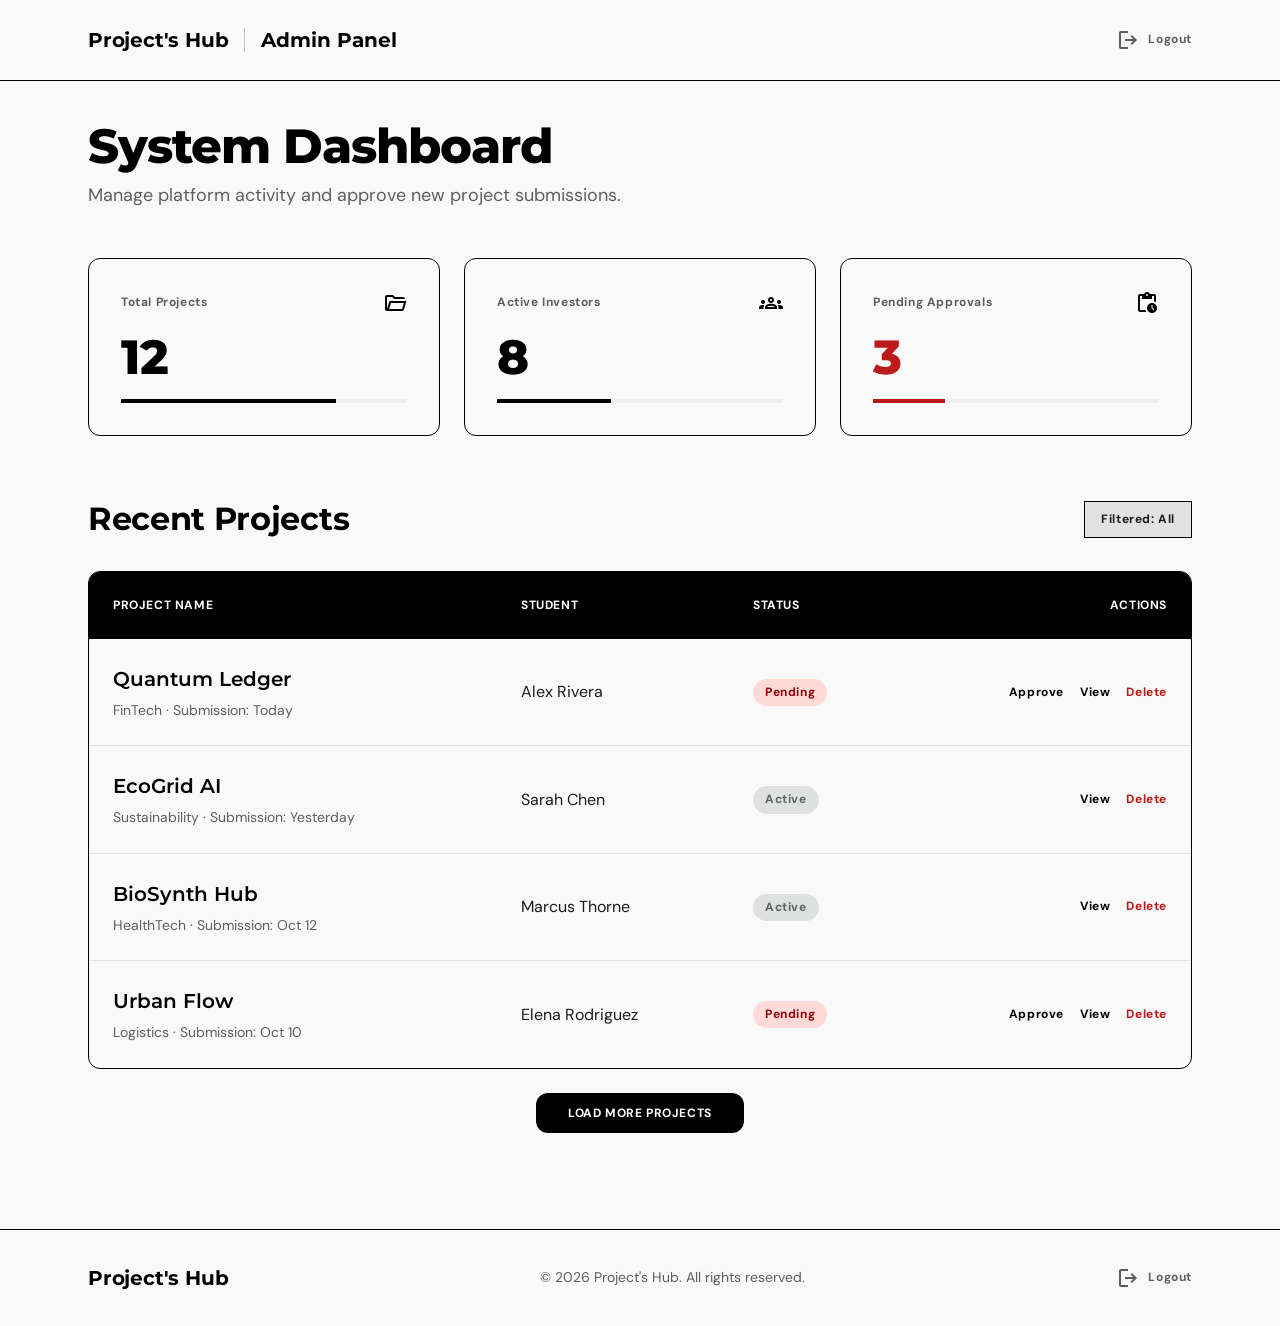
==== admin.html @ 991894d8 "Add files via upload" ====
﻿<!DOCTYPE html>
<html lang="en">

<head>
    <meta charset="utf-8" />
    <meta name="viewport" content="width=device-width, initial-scale=1.0" />
    <title>Admin Panel - Project's Hub</title>
    <link href="https://fonts.googleapis.com/css2?family=Montserrat:wght@400;500;600;700;800&family=DM+Sans:wght@400;500;700&display=swap" rel="stylesheet" />
    <link href="https://fonts.googleapis.com/css2?family=Material+Symbols+Outlined:wght,FILL@100..700,0..1&display=swap" rel="stylesheet" />
    <link rel="stylesheet" href="admin.css" />
</head>

<body>

    <!-- Fixed top bar -->
    <header class="admin-header">
        <div class="admin-header-inner">
            <div class="admin-brand">
                <span class="brand-name">Project's Hub</span>
                <span class="brand-divider"></span>
                <span class="brand-page">Admin Panel</span>
            </div>
            <nav>
                <a class="admin-logout" href="index.html">
                    <span class="material-symbols-outlined">logout</span>
                    Logout
                </a>
            </nav>
        </div>
    </header>

    <main class="admin-main">

        <!-- Page heading -->
        <section class="page-head">
            <h1 class="page-title">System Dashboard</h1>
            <p class="page-subtitle">Manage platform activity and approve new project submissions.</p>
        </section>

        <!-- Quick Stats -->
        <section class="stat-grid">

            <div class="stat-card">
                <div class="stat-card-head">
                    <span class="stat-label">Total Projects</span>
                    <span class="material-symbols-outlined">folder_open</span>
                </div>
                <div class="stat-number">12</div>
                <div class="stat-bar">
                    <div class="stat-fill" style="width: 75%"></div>
                </div>
            </div>

            <div class="stat-card">
                <div class="stat-card-head">
                    <span class="stat-label">Active Investors</span>
                    <span class="material-symbols-outlined">groups</span>
                </div>
                <div class="stat-number">8</div>
                <div class="stat-bar">
                    <div class="stat-fill" style="width: 40%"></div>
                </div>
            </div>

            <div class="stat-card">
                <div class="stat-card-head">
                    <span class="stat-label">Pending Approvals</span>
                    <span class="material-symbols-outlined">pending_actions</span>
                </div>
                <div class="stat-number-error">3</div>
                <div class="stat-bar">
                    <div class="stat-fill-error" style="width: 25%"></div>
                </div>
            </div>

        </section>

        <!-- Projects Table -->
        <section>
            <div class="table-section-head">
                <h2 class="table-section-title">Recent Projects</h2>
                <span class="filter-badge">Filtered: All</span>
            </div>

            <div class="table-wrap">
                <table class="projects-table">
                    <thead>
                        <tr>
                            <th>Project Name</th>
                            <th>Student</th>
                            <th>Status</th>
                            <th>Actions</th>
                        </tr>
                    </thead>
                    <tbody>

                        <tr>
                            <td>
                                <div class="cell-title">Quantum Ledger</div>
                                <div class="cell-meta">FinTech · Submission: Today</div>
                            </td>
                            <td>Alex Rivera</td>
                            <td><span class="status-badge status-pending">Pending</span></td>
                            <td>
                                <div class="action-links">
                                    <a class="action-link" href="#">Approve</a>
                                    <a class="action-link" href="#">View</a>
                                    <a class="action-danger" href="#">Delete</a>
                                </div>
                            </td>
                        </tr>

                        <tr>
                            <td>
                                <div class="cell-title">EcoGrid AI</div>
                                <div class="cell-meta">Sustainability · Submission: Yesterday</div>
                            </td>
                            <td>Sarah Chen</td>
                            <td><span class="status-badge status-active">Active</span></td>
                            <td>
                                <div class="action-links">
                                    <a class="action-link" href="#">View</a>
                                    <a class="action-danger" href="#">Delete</a>
                                </div>
                            </td>
                        </tr>

                        <tr>
                            <td>
                                <div class="cell-title">BioSynth Hub</div>
                                <div class="cell-meta">HealthTech · Submission: Oct 12</div>
                            </td>
                            <td>Marcus Thorne</td>
                            <td><span class="status-badge status-active">Active</span></td>
                            <td>
                                <div class="action-links">
                                    <a class="action-link" href="#">View</a>
                                    <a class="action-danger" href="#">Delete</a>
                                </div>
                            </td>
                        </tr>

                        <tr>
                            <td>
                                <div class="cell-title">Urban Flow</div>
                                <div class="cell-meta">Logistics · Submission: Oct 10</div>
                            </td>
                            <td>Elena Rodriguez</td>
                            <td><span class="status-badge status-pending">Pending</span></td>
                            <td>
                                <div class="action-links">
                                    <a class="action-link" href="#">Approve</a>
                                    <a class="action-link" href="#">View</a>
                                    <a class="action-danger" href="#">Delete</a>
                                </div>
                            </td>
                        </tr>

                    </tbody>
                </table>
            </div>

            <div class="load-more-wrap">
                <button class="btn-load">Load More Projects</button>
            </div>
        </section>

    </main>

    <!-- Footer -->
    <footer class="admin-footer">
        <div class="admin-footer-inner">
            <span class="brand-name">Project's Hub</span>
            <p class="footer-copy">© 2026 Project's Hub. All rights reserved.</p>
            <a class="admin-logout" href="index.html">
                <span class="material-symbols-outlined">logout</span>
                Logout
            </a>
        </div>
    </footer>

</body>
</html>
---- admin.css ----
/* ============================================================
   admin.css  —  Admin Dashboard
   Project's Hub  |
   ============================================================ */

/* --- Reset & Base ----------------------------------------- */
*,
*::before,
*::after {
    box-sizing: border-box;
    margin: 0;
    padding: 0;
}

html {
    -webkit-font-smoothing: antialiased;
}

body {
    font-family: 'DM Sans', sans-serif;
    font-size: 16px;
    line-height: 1.6;
    color: #1a1c1c;
    background-color: #f9f9f9;
    overflow-x: hidden;
}

a {
    text-decoration: none;
    color: inherit;
}

img {
    display: block;
    max-width: 100%;
}

button {
    font-family: 'DM Sans', sans-serif;
    cursor: pointer;
}

.material-symbols-outlined {
    font-variation-settings: 'FILL' 0, 'wght' 400, 'GRAD' 0, 'opsz' 24;
    vertical-align: middle;
}

/* --- Fixed Top Header ------------------------------------- */
.admin-header {
    background-color: #f9f9f9;
    border-bottom: 1px solid #000000;
    position: fixed;
    top: 0;
    width: 100%;
    z-index: 50;
}

.admin-header-inner {
    display: flex;
    align-items: center;
    justify-content: space-between;
    max-width: 1200px;
    margin: 0 auto;
    padding: 24px 48px;
}

.admin-brand {
    display: flex;
    align-items: center;
    gap: 16px;
}

.brand-name {
    font-family: 'Montserrat', sans-serif;
    font-size: 20px;
    font-weight: 700;
    letter-spacing: -0.01em;
    color: #000000;
}

.brand-divider {
    width: 1px;
    height: 24px;
    background-color: #cfc4c5;
}

.brand-page {
    font-family: 'Montserrat', sans-serif;
    font-size: 20px;
    font-weight: 700;
    color: #000000;
}

.admin-logout {
    display: flex;
    align-items: center;
    gap: 8px;
    font-size: 12px;
    font-weight: 700;
    letter-spacing: 0.05em;
    color: #5d5f5f;
    transition: color 0.15s;
}

.admin-logout:hover {
    color: #000000;
}

/* --- Main Content ----------------------------------------- */
.admin-main {
    max-width: 1200px;
    margin: 0 auto;
    padding: 120px 48px 96px 48px;
}

/* --- Page Heading ----------------------------------------- */
.page-head {
    margin-bottom: 48px;
}

.page-title {
    font-family: 'Montserrat', sans-serif;
    font-size: 48px;
    font-weight: 800;
    line-height: 1.1;
    letter-spacing: -0.02em;
    color: #000000;
    margin-bottom: 8px;
}

.page-subtitle {
    font-size: 18px;
    line-height: 1.6;
    color: #5d5f5f;
}

/* --- Stats Grid ------------------------------------------- */
.stat-grid {
    display: grid;
    grid-template-columns: repeat(3, 1fr);
    gap: 24px;
    margin-bottom: 64px;
}

.stat-card {
    background-color: #f9f9f9;
    border: 1px solid #000000;
    padding: 32px;
    border-radius: 0.75rem;
    display: flex;
    flex-direction: column;
    gap: 16px;
}

.stat-card-head {
    display: flex;
    align-items: center;
    justify-content: space-between;
    color: #000000;
}

.stat-label {
    font-size: 12px;
    font-weight: 700;
    letter-spacing: 0.05em;
    color: #5d5f5f;
}

.stat-number {
    font-family: 'Montserrat', sans-serif;
    font-size: 48px;
    font-weight: 800;
    line-height: 1.1;
    color: #000000;
}

.stat-number-error {
    font-family: 'Montserrat', sans-serif;
    font-size: 48px;
    font-weight: 800;
    line-height: 1.1;
    color: #ba1a1a;
}

.stat-bar {
    height: 4px;
    background-color: #eeeeee;
    overflow: hidden;
}

.stat-fill {
    height: 100%;
    background-color: #000000;
}

.stat-fill-error {
    height: 100%;
    background-color: #ba1a1a;
}

/* --- Projects Table --------------------------------------- */
.table-section-head {
    display: flex;
    align-items: center;
    justify-content: space-between;
    margin-bottom: 32px;
}

.table-section-title {
    font-family: 'Montserrat', sans-serif;
    font-size: 32px;
    font-weight: 700;
    line-height: 1.2;
    letter-spacing: -0.01em;
    color: #000000;
}

.filter-badge {
    background-color: #e2e2e2;
    border: 1px solid #000000;
    padding: 8px 16px;
    font-size: 12px;
    font-weight: 700;
    letter-spacing: 0.05em;
}

.table-wrap {
    border: 1px solid #000000;
    border-radius: 0.75rem;
    overflow: hidden;
}

.projects-table {
    width: 100%;
    border-collapse: collapse;
    text-align: left;
}

.projects-table thead tr {
    background-color: #000000;
    color: #ffffff;
}

.projects-table th {
    padding: 24px;
    font-family: 'DM Sans', sans-serif;
    font-size: 12px;
    font-weight: 700;
    letter-spacing: 0.05em;
    text-transform: uppercase;
}

.projects-table th:last-child {
    text-align: right;
}

.projects-table tbody tr {
    border-bottom: 1px solid #e2e2e2;
    transition: background-color 0.15s;
}

.projects-table tbody tr:last-child {
    border-bottom: none;
}

.projects-table tbody tr:hover {
    background-color: #f3f3f3;
}

.projects-table td {
    padding: 24px;
}

.projects-table td:last-child {
    text-align: right;
}

.cell-title {
    font-family: 'Montserrat', sans-serif;
    font-size: 20px;
    font-weight: 600;
    color: #000000;
}

.cell-meta {
    font-size: 14px;
    color: #5d5f5f;
    margin-top: 4px;
}

.status-badge {
    display: inline-flex;
    align-items: center;
    padding: 4px 12px;
    border-radius: 9999px;
    font-size: 12px;
    font-weight: 700;
    letter-spacing: 0.05em;
}

.status-pending {
    background-color: #ffdad6;
    color: #93000a;
}

.status-active {
    background-color: #dfe0e0;
    color: #616363;
}

.action-links {
    display: flex;
    justify-content: flex-end;
    gap: 16px;
}

.action-link {
    font-size: 12px;
    font-weight: 700;
    letter-spacing: 0.05em;
    color: #000000;
}

.action-link:hover {
    text-decoration: underline;
}

.action-danger {
    font-size: 12px;
    font-weight: 700;
    letter-spacing: 0.05em;
    color: #ba1a1a;
}

.action-danger:hover {
    text-decoration: underline;
}

.load-more-wrap {
    margin-top: 24px;
    display: flex;
    justify-content: center;
}

.btn-load {
    padding: 12px 32px;
    background-color: #000000;
    color: #ffffff;
    border: none;
    border-radius: 0.75rem;
    font-family: 'DM Sans', sans-serif;
    font-size: 12px;
    font-weight: 700;
    letter-spacing: 0.05em;
    text-transform: uppercase;
    cursor: pointer;
    transition: opacity 0.15s, transform 0.1s;
}

.btn-load:hover {
    opacity: 0.9;
}

.btn-load:active {
    transform: scale(0.95);
}

/* --- Admin Footer ----------------------------------------- */
.admin-footer {
    background-color: #f9f9f9;
    border-top: 1px solid #000000;
}

.admin-footer-inner {
    display: flex;
    align-items: center;
    justify-content: space-between;
    flex-wrap: wrap;
    gap: 24px;
    max-width: 1200px;
    margin: 0 auto;
    padding: 32px 48px;
}

.footer-copy {
    font-size: 14px;
    color: #5d5f5f;
}
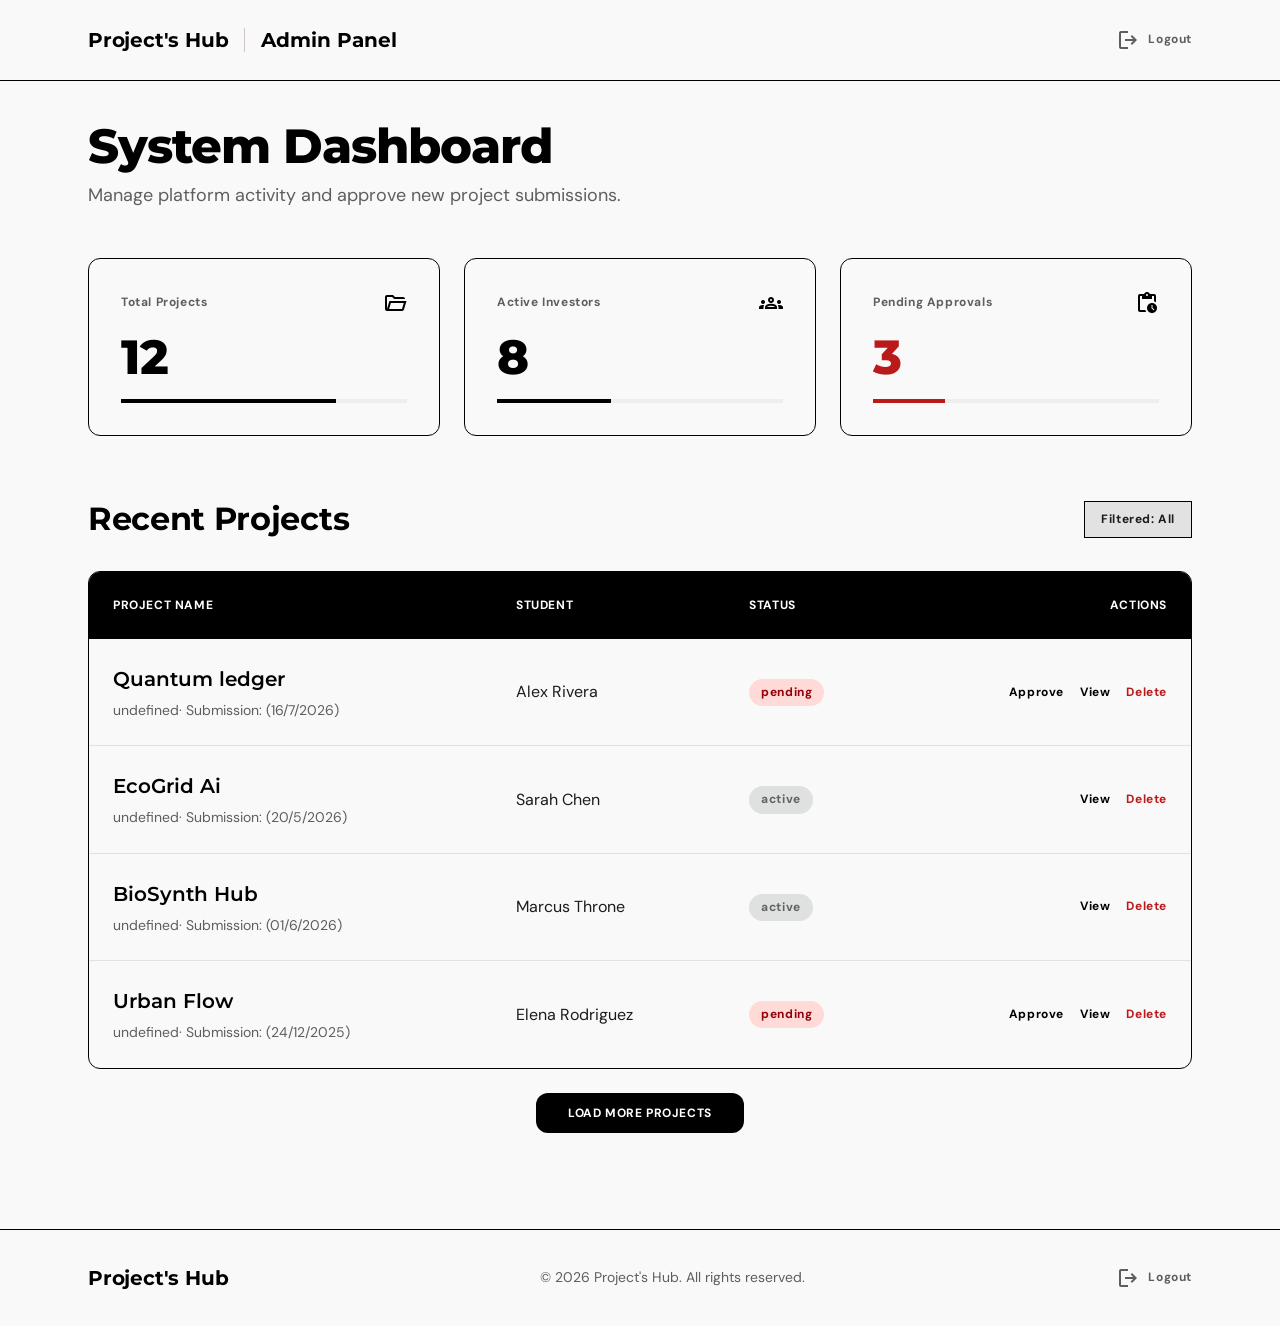
==== commit c79d431b: "rendering my data from json" ====
--- a/admin.html
+++ b/admin.html
@@ -94,68 +94,7 @@
                     </thead>
                     <tbody>
 
-                        <tr>
-                            <td>
-                                <div class="cell-title">Quantum Ledger</div>
-                                <div class="cell-meta">FinTech · Submission: Today</div>
-                            </td>
-                            <td>Alex Rivera</td>
-                            <td><span class="status-badge status-pending">Pending</span></td>
-                            <td>
-                                <div class="action-links">
-                                    <a class="action-link" href="#">Approve</a>
-                                    <a class="action-link" href="#">View</a>
-                                    <a class="action-danger" href="#">Delete</a>
-                                </div>
-                            </td>
-                        </tr>
-
-                        <tr>
-                            <td>
-                                <div class="cell-title">EcoGrid AI</div>
-                                <div class="cell-meta">Sustainability · Submission: Yesterday</div>
-                            </td>
-                            <td>Sarah Chen</td>
-                            <td><span class="status-badge status-active">Active</span></td>
-                            <td>
-                                <div class="action-links">
-                                    <a class="action-link" href="#">View</a>
-                                    <a class="action-danger" href="#">Delete</a>
-                                </div>
-                            </td>
-                        </tr>
-
-                        <tr>
-                            <td>
-                                <div class="cell-title">BioSynth Hub</div>
-                                <div class="cell-meta">HealthTech · Submission: Oct 12</div>
-                            </td>
-                            <td>Marcus Thorne</td>
-                            <td><span class="status-badge status-active">Active</span></td>
-                            <td>
-                                <div class="action-links">
-                                    <a class="action-link" href="#">View</a>
-                                    <a class="action-danger" href="#">Delete</a>
-                                </div>
-                            </td>
-                        </tr>
-
-                        <tr>
-                            <td>
-                                <div class="cell-title">Urban Flow</div>
-                                <div class="cell-meta">Logistics · Submission: Oct 10</div>
-                            </td>
-                            <td>Elena Rodriguez</td>
-                            <td><span class="status-badge status-pending">Pending</span></td>
-                            <td>
-                                <div class="action-links">
-                                    <a class="action-link" href="#">Approve</a>
-                                    <a class="action-link" href="#">View</a>
-                                    <a class="action-danger" href="#">Delete</a>
-                                </div>
-                            </td>
-                        </tr>
-
+                       
                     </tbody>
                 </table>
             </div>
@@ -179,5 +118,6 @@
         </div>
     </footer>
 
+    <script src="admin.js" defer></script>
 </body>
 </html>
--- a/admin.css
+++ b/admin.css
@@ -1,8 +1,3 @@
-/* ============================================================
-   admin.css  —  Admin Dashboard
-   Project's Hub  |
-   ============================================================ */
-
 /* --- Reset & Base ----------------------------------------- */
 *,
 *::before,
